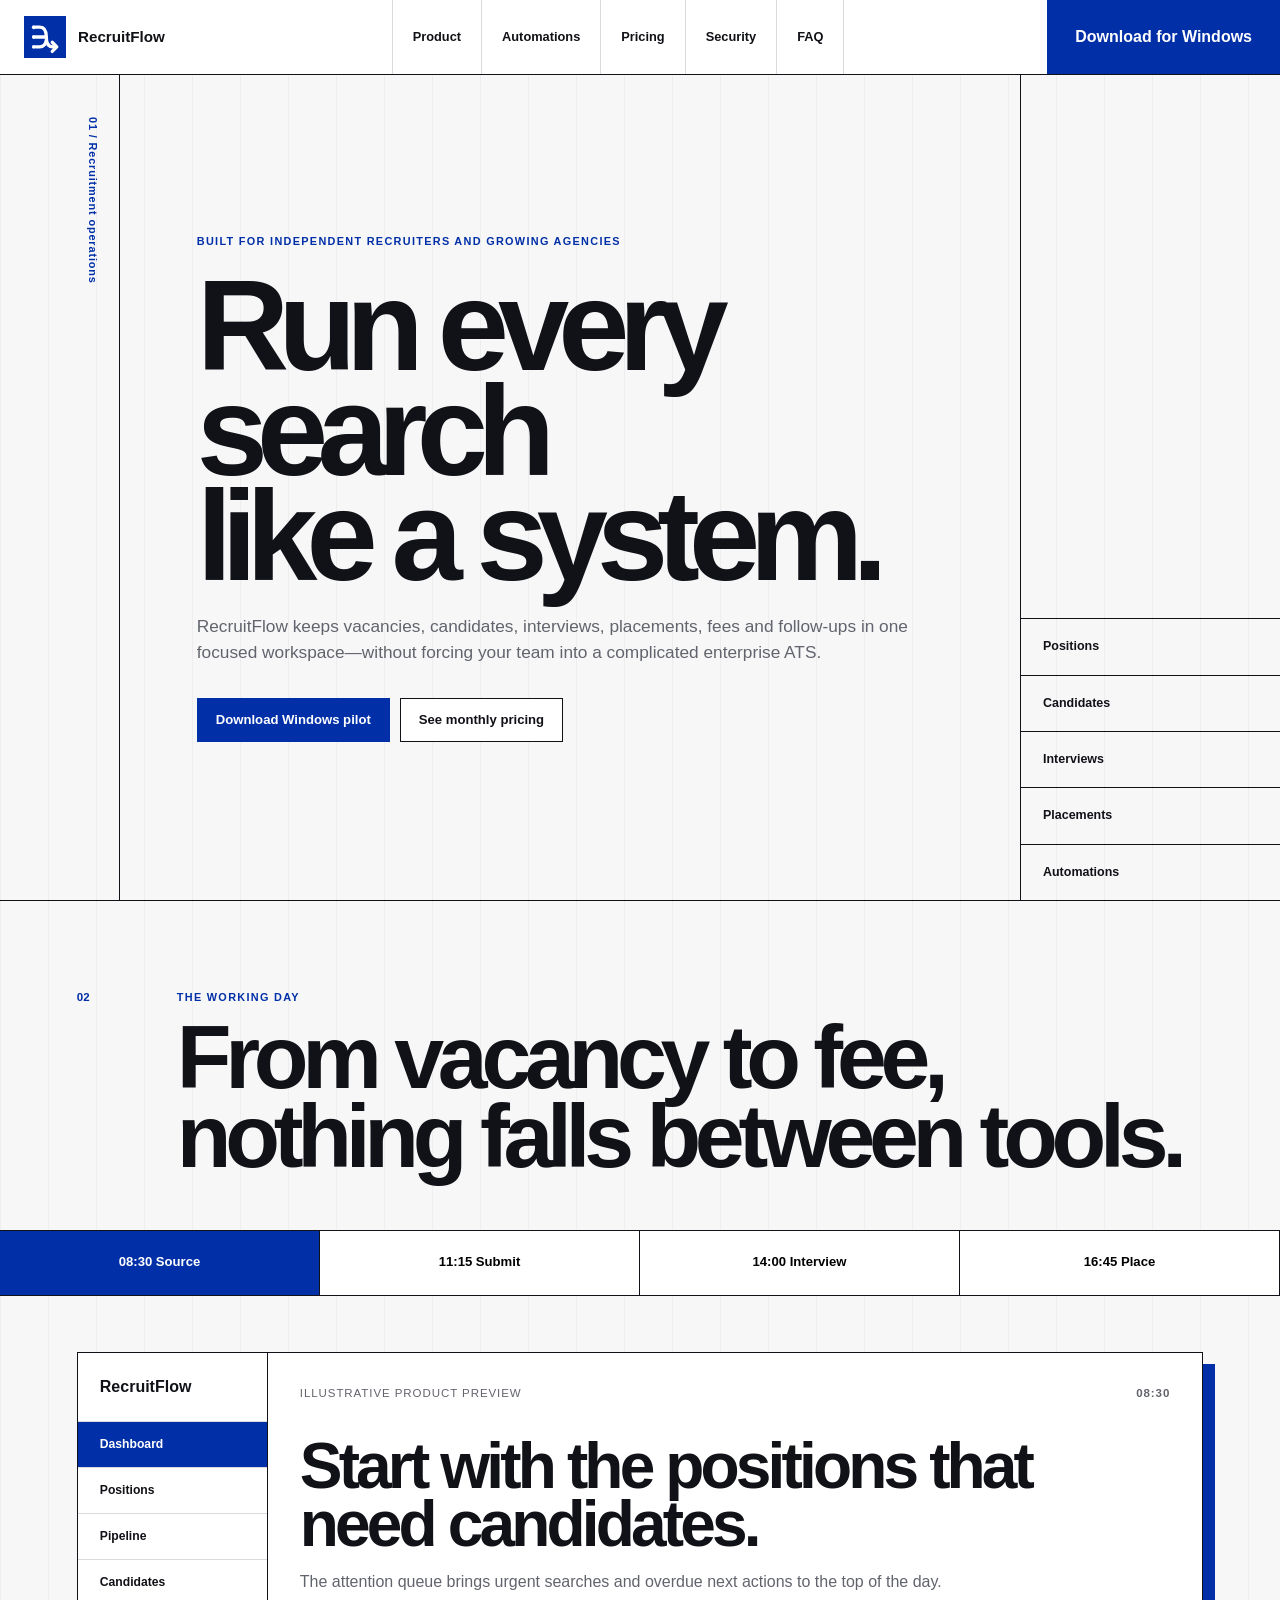
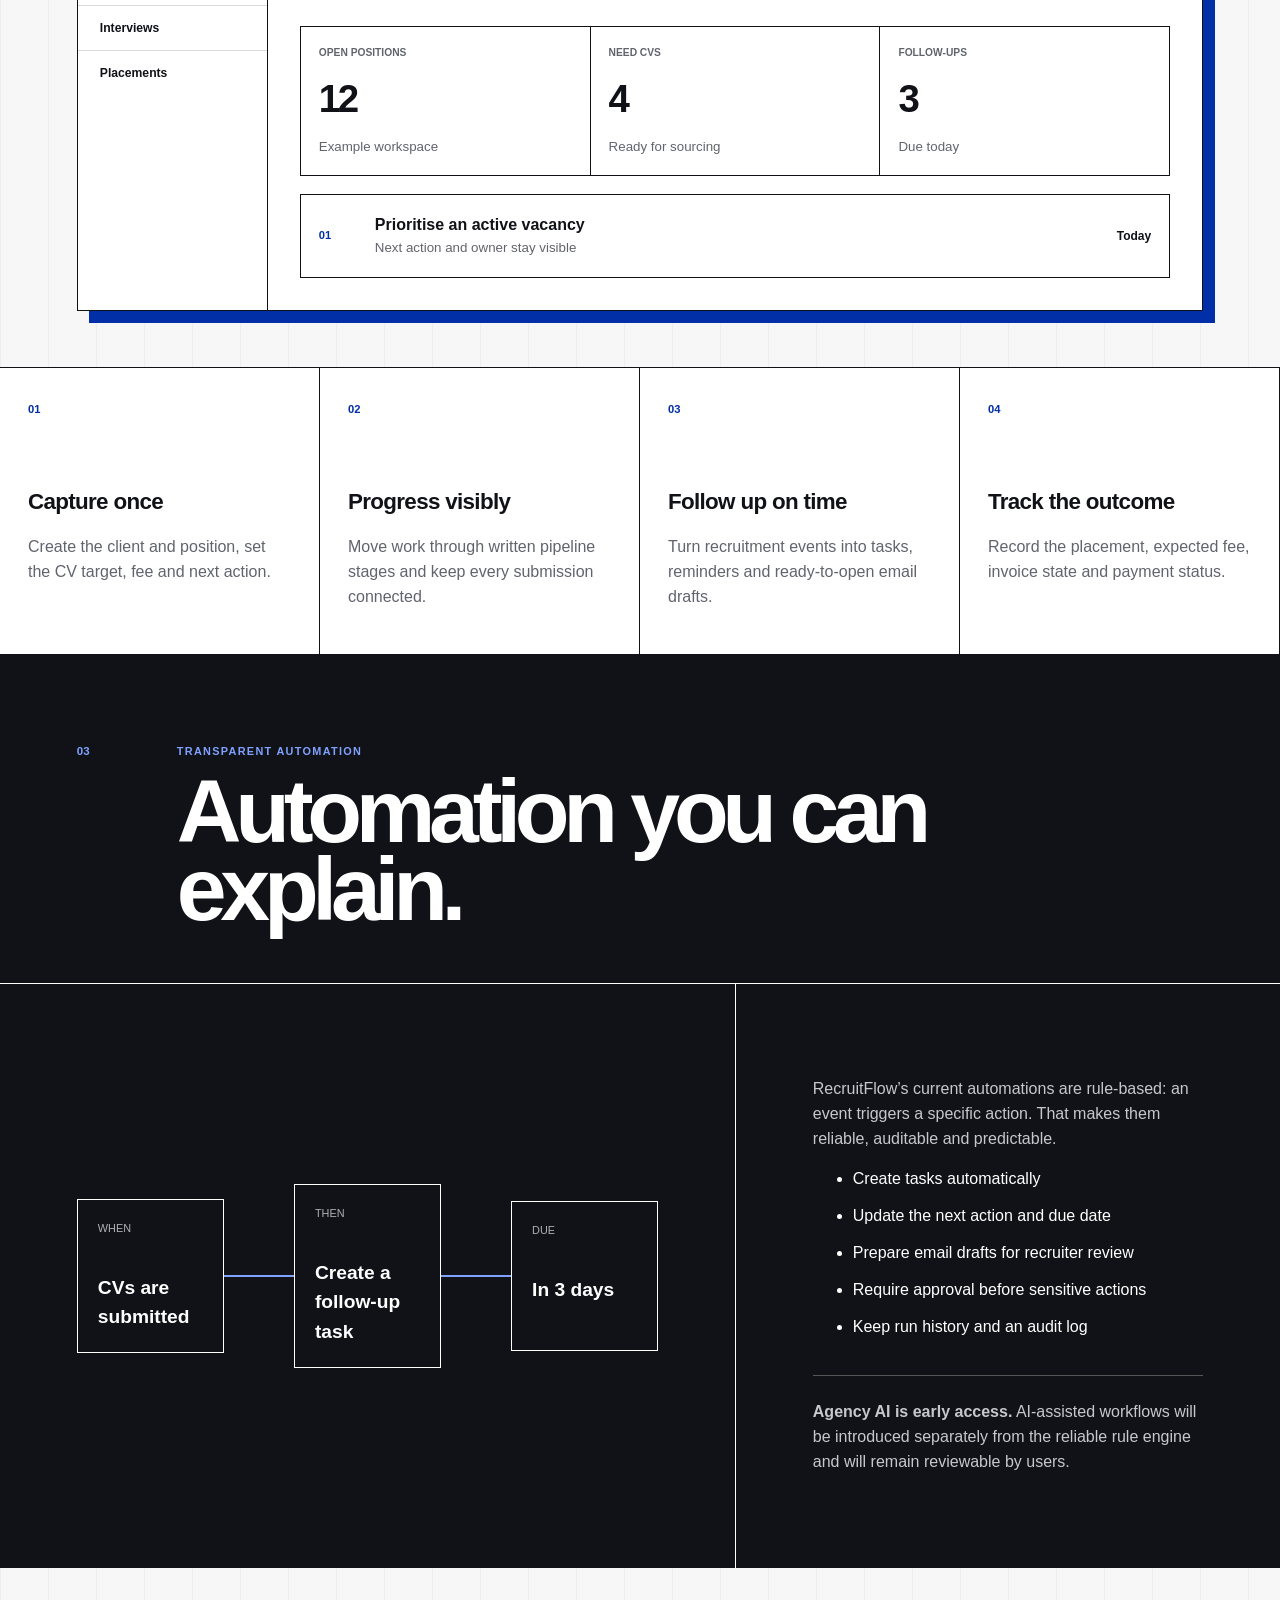
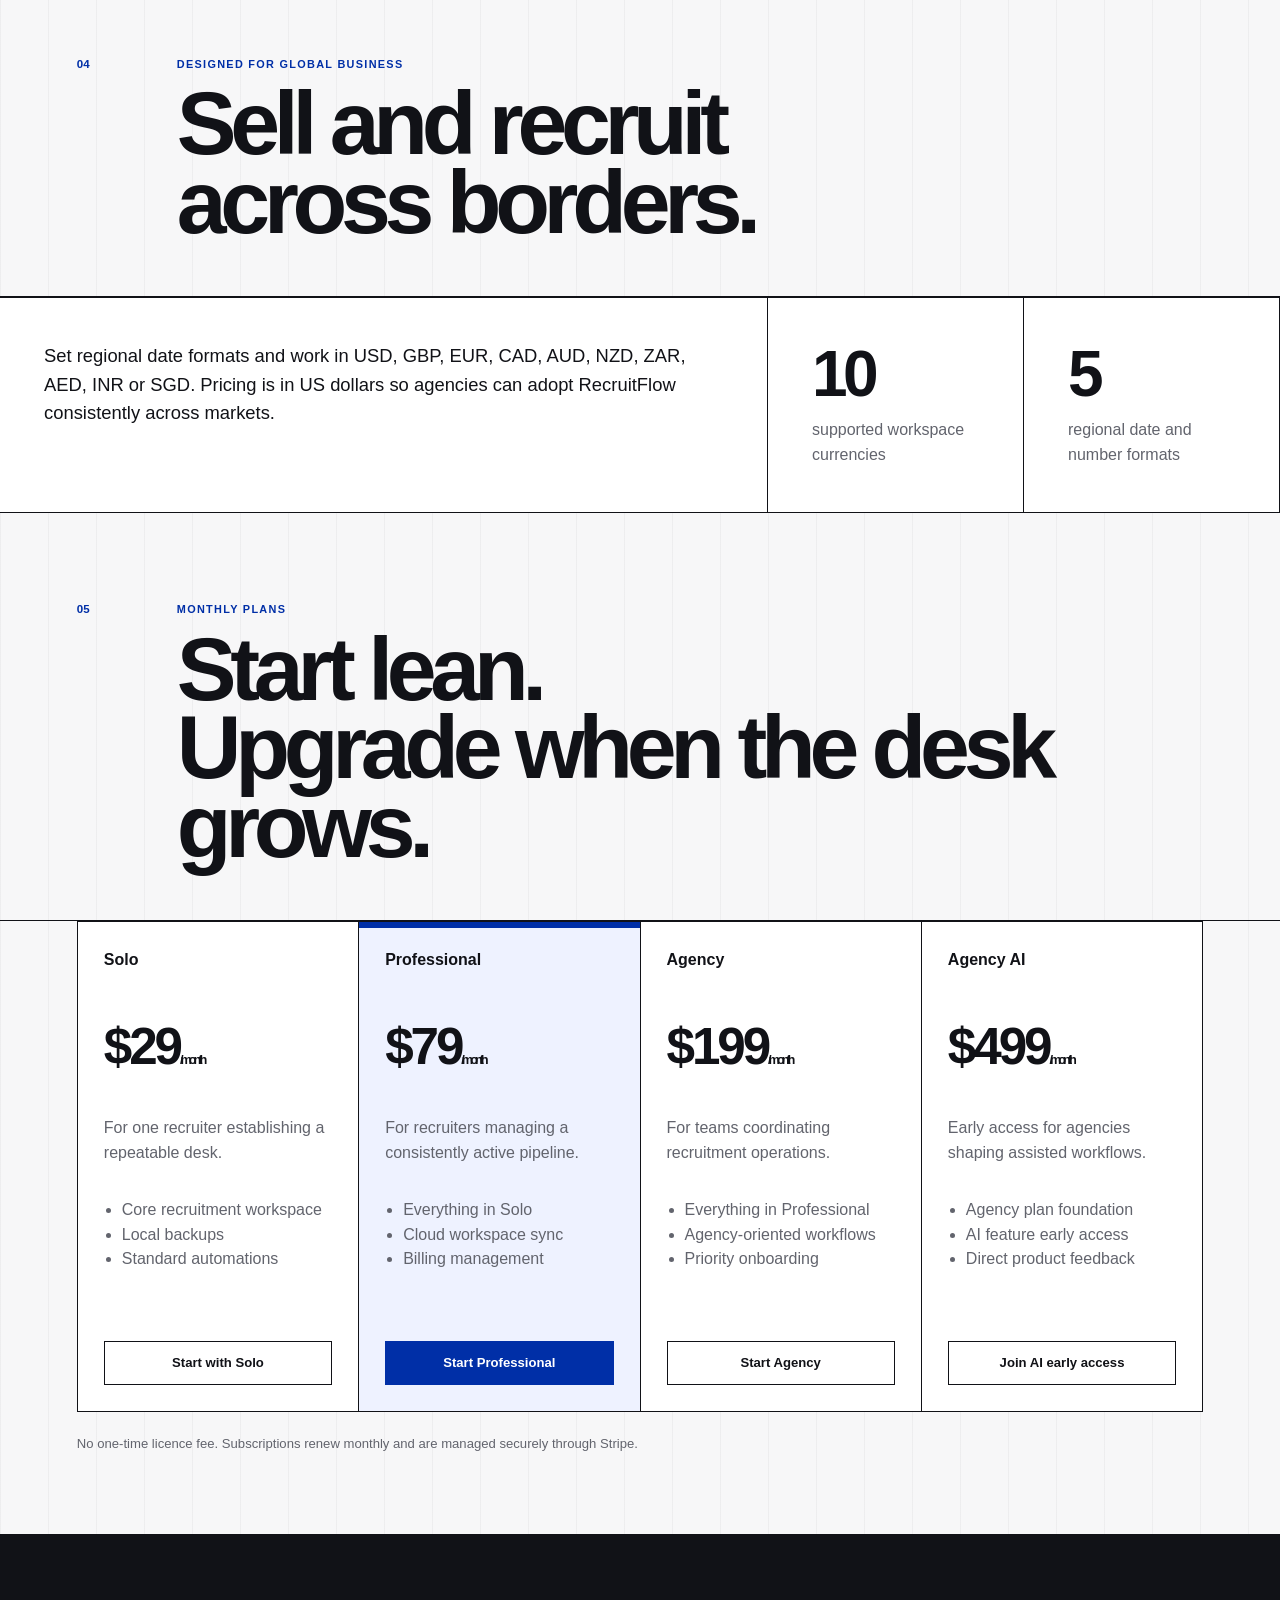
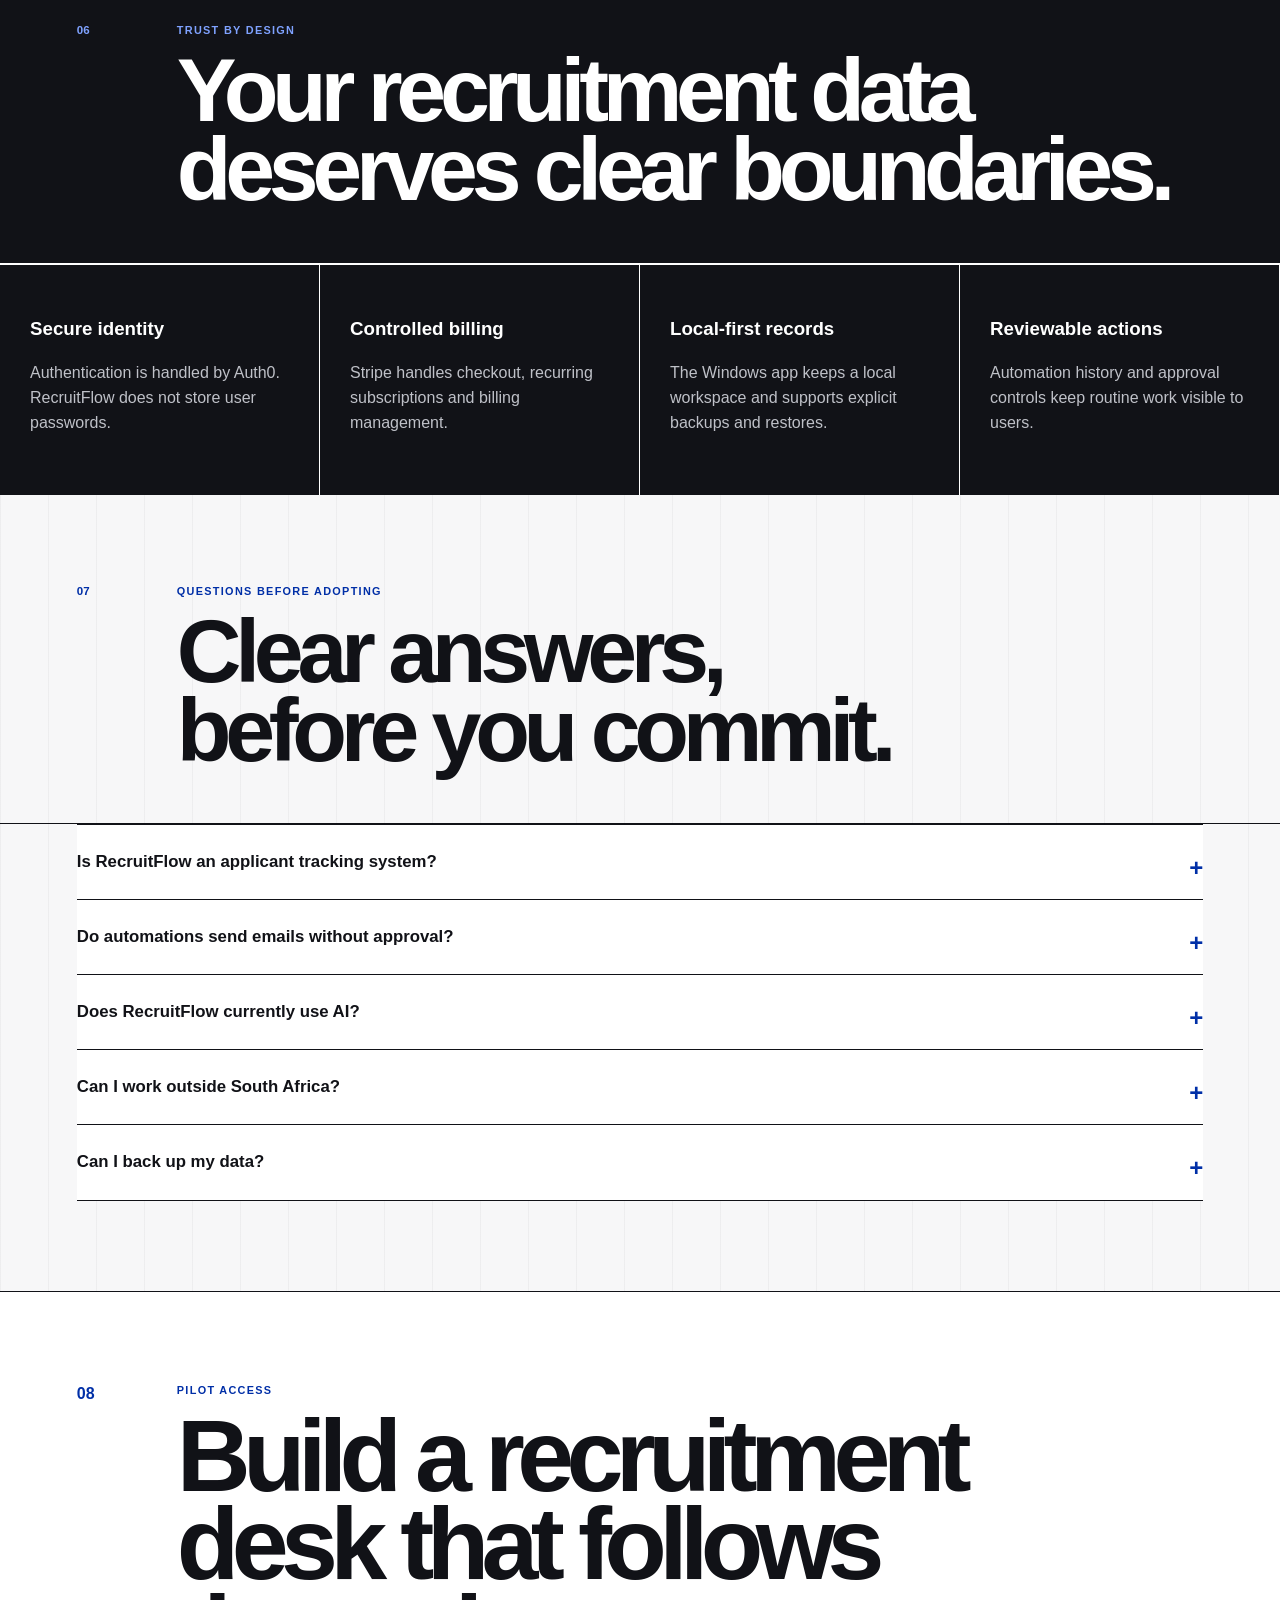
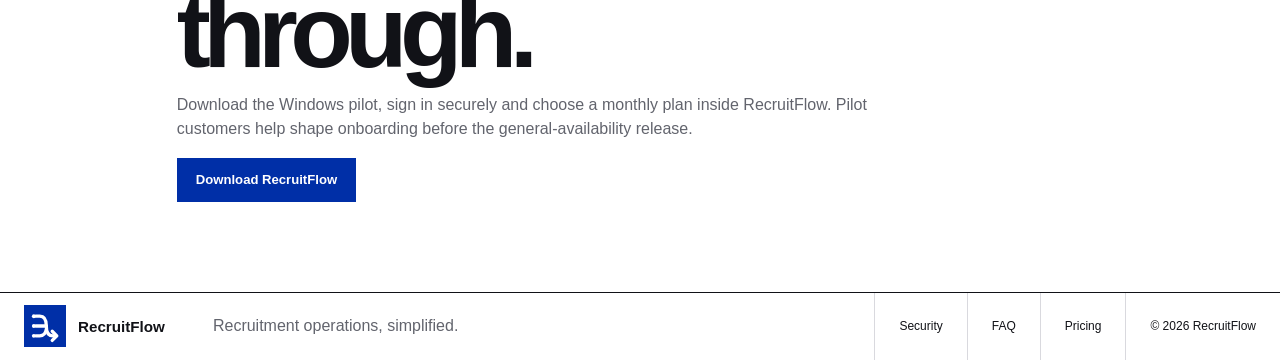
==== index.html @ 05188993 "Launch RecruitFlow pilot website" ====
<!doctype html>
<html lang="en">
<head>
  <meta charset="utf-8">
  <meta name="viewport" content="width=device-width, initial-scale=1">
  <meta name="theme-color" content="#002fa7">
  <meta name="description" content="RecruitFlow keeps positions, candidates, interviews, placements, fees and follow-ups in one recruitment workspace.">
  <title>RecruitFlow — Recruitment operations, in one flow</title>
  <link rel="icon" type="image/svg+xml" href="recruitflow-mark.svg">
  <link rel="apple-touch-icon" href="recruitflow-mark-512.png">
  <style>.brand span{background:transparent}.brand span img{display:block;width:42px;height:42px}</style>
  <link rel="stylesheet" href="styles.css">
</head>
<body>
  <a class="skip-link" href="#main">Skip to content</a>
  <header class="site-header">
    <a class="brand" href="#top" aria-label="RecruitFlow home"><span><img src="recruitflow-mark.svg" alt=""></span><strong>RecruitFlow</strong></a>
    <button class="menu-button" type="button" aria-expanded="false" aria-controls="site-nav">Menu</button>
    <nav id="site-nav" aria-label="Primary navigation">
      <a href="#product">Product</a><a href="#automations">Automations</a><a href="#pricing">Pricing</a><a href="#security">Security</a><a href="#faq">FAQ</a>
    </nav>
    <a class="header-cta" href="RecruitFlow-Setup.exe" download>Download for Windows</a>
  </header>

  <main id="main">
    <section class="hero" id="top">
      <div class="folio">01 / Recruitment operations</div>
      <div class="hero-copy">
        <p class="eyebrow">Built for independent recruiters and growing agencies</p>
        <h1>Run every search<br>like a system.</h1>
        <p class="hero-lede">RecruitFlow keeps vacancies, candidates, interviews, placements, fees and follow-ups in one focused workspace—without forcing your team into a complicated enterprise ATS.</p>
        <div class="hero-actions"><a class="button primary" href="RecruitFlow-Setup.exe" download>Download Windows pilot</a><a class="button" href="#pricing">See monthly pricing</a></div>
      </div>
      <div class="hero-index" aria-label="Core product areas">
        <span>Positions</span><span>Candidates</span><span>Interviews</span><span>Placements</span><span>Automations</span>
      </div>
    </section>

    <section class="product-section" id="product">
      <div class="section-heading"><span>02</span><div><p class="eyebrow">The working day</p><h2>From vacancy to fee,<br>nothing falls between tools.</h2></div></div>
      <div class="day-switcher" role="tablist" aria-label="Recruitment workflow preview">
        <button class="day-tab active" data-demo="source" role="tab" aria-selected="true">08:30 Source</button>
        <button class="day-tab" data-demo="submit" role="tab" aria-selected="false">11:15 Submit</button>
        <button class="day-tab" data-demo="interview" role="tab" aria-selected="false">14:00 Interview</button>
        <button class="day-tab" data-demo="place" role="tab" aria-selected="false">16:45 Place</button>
      </div>
      <div class="product-demo" aria-live="polite">
        <div class="demo-sidebar"><strong>RecruitFlow</strong><span class="active">Dashboard</span><span>Positions</span><span>Pipeline</span><span>Candidates</span><span>Interviews</span><span>Placements</span></div>
        <div class="demo-main">
          <div class="demo-meta"><span>Illustrative product preview</span><strong id="demo-time">08:30</strong></div>
          <h3 id="demo-title">Start with the positions that need candidates.</h3>
          <p id="demo-copy">The attention queue brings urgent searches and overdue next actions to the top of the day.</p>
          <div class="demo-grid" id="demo-grid">
            <div><span>Open positions</span><strong>12</strong><small>Example workspace</small></div>
            <div><span>Need CVs</span><strong>4</strong><small>Ready for sourcing</small></div>
            <div><span>Follow-ups</span><strong>3</strong><small>Due today</small></div>
          </div>
          <div class="demo-queue"><span>01</span><div><strong>Prioritise an active vacancy</strong><small>Next action and owner stay visible</small></div><b>Today</b></div>
        </div>
      </div>
      <div class="workflow-grid">
        <article><span>01</span><h3>Capture once</h3><p>Create the client and position, set the CV target, fee and next action.</p></article>
        <article><span>02</span><h3>Progress visibly</h3><p>Move work through written pipeline stages and keep every submission connected.</p></article>
        <article><span>03</span><h3>Follow up on time</h3><p>Turn recruitment events into tasks, reminders and ready-to-open email drafts.</p></article>
        <article><span>04</span><h3>Track the outcome</h3><p>Record the placement, expected fee, invoice state and payment status.</p></article>
      </div>
    </section>

    <section class="automation-section" id="automations">
      <div class="section-heading inverse"><span>03</span><div><p class="eyebrow">Transparent automation</p><h2>Automation you can explain.</h2></div></div>
      <div class="automation-layout">
        <div class="rule-builder" aria-label="Example automation rule">
          <div><span>When</span><strong>CVs are submitted</strong></div><i></i><div><span>Then</span><strong>Create a follow-up task</strong></div><i></i><div><span>Due</span><strong>In 3 days</strong></div>
        </div>
        <div class="automation-copy">
          <p>RecruitFlow’s current automations are rule-based: an event triggers a specific action. That makes them reliable, auditable and predictable.</p>
          <ul><li>Create tasks automatically</li><li>Update the next action and due date</li><li>Prepare email drafts for recruiter review</li><li>Require approval before sensitive actions</li><li>Keep run history and an audit log</li></ul>
          <p class="roadmap-note"><strong>Agency AI is early access.</strong> AI-assisted workflows will be introduced separately from the reliable rule engine and will remain reviewable by users.</p>
        </div>
      </div>
    </section>

    <section class="global-section">
      <div class="section-heading"><span>04</span><div><p class="eyebrow">Designed for global business</p><h2>Sell and recruit<br>across borders.</h2></div></div>
      <div class="global-grid"><p>Set regional date formats and work in USD, GBP, EUR, CAD, AUD, NZD, ZAR, AED, INR or SGD. Pricing is in US dollars so agencies can adopt RecruitFlow consistently across markets.</p><div><strong>10</strong><span>supported workspace currencies</span></div><div><strong>5</strong><span>regional date and number formats</span></div></div>
    </section>

    <section class="pricing-section" id="pricing">
      <div class="section-heading"><span>05</span><div><p class="eyebrow">Monthly plans</p><h2>Start lean.<br>Upgrade when the desk grows.</h2></div></div>
      <div class="pricing-grid">
        <article><span>Solo</span><strong>$29<small>/month</small></strong><p>For one recruiter establishing a repeatable desk.</p><ul><li>Core recruitment workspace</li><li>Local backups</li><li>Standard automations</li></ul><a class="button" href="RecruitFlow-Setup.exe" download>Start with Solo</a></article>
        <article class="featured"><span>Professional</span><strong>$79<small>/month</small></strong><p>For recruiters managing a consistently active pipeline.</p><ul><li>Everything in Solo</li><li>Cloud workspace sync</li><li>Billing management</li></ul><a class="button primary" href="RecruitFlow-Setup.exe" download>Start Professional</a></article>
        <article><span>Agency</span><strong>$199<small>/month</small></strong><p>For teams coordinating recruitment operations.</p><ul><li>Everything in Professional</li><li>Agency-oriented workflows</li><li>Priority onboarding</li></ul><a class="button" href="RecruitFlow-Setup.exe" download>Start Agency</a></article>
        <article><span>Agency AI</span><strong>$499<small>/month</small></strong><p>Early access for agencies shaping assisted workflows.</p><ul><li>Agency plan foundation</li><li>AI feature early access</li><li>Direct product feedback</li></ul><a class="button" href="RecruitFlow-Setup.exe" download>Join AI early access</a></article>
      </div>
      <p class="pricing-note">No one-time licence fee. Subscriptions renew monthly and are managed securely through Stripe.</p>
    </section>

    <section class="security-section" id="security">
      <div class="section-heading inverse"><span>06</span><div><p class="eyebrow">Trust by design</p><h2>Your recruitment data deserves clear boundaries.</h2></div></div>
      <div class="security-grid"><article><h3>Secure identity</h3><p>Authentication is handled by Auth0. RecruitFlow does not store user passwords.</p></article><article><h3>Controlled billing</h3><p>Stripe handles checkout, recurring subscriptions and billing management.</p></article><article><h3>Local-first records</h3><p>The Windows app keeps a local workspace and supports explicit backups and restores.</p></article><article><h3>Reviewable actions</h3><p>Automation history and approval controls keep routine work visible to users.</p></article></div>
    </section>

    <section class="faq-section" id="faq">
      <div class="section-heading"><span>07</span><div><p class="eyebrow">Questions before adopting</p><h2>Clear answers,<br>before you commit.</h2></div></div>
      <div class="faq-list">
        <details><summary>Is RecruitFlow an applicant tracking system?</summary><p>It is a focused recruitment operations workspace. It covers positions, candidates, submissions, interviews, placements, fees and follow-ups without the complexity of a large enterprise ATS.</p></details>
        <details><summary>Do automations send emails without approval?</summary><p>No. RecruitFlow prepares drafts for review. Rules can also require approval before their configured actions run.</p></details>
        <details><summary>Does RecruitFlow currently use AI?</summary><p>The production automation engine is rule-based. Agency AI is an early-access tier for future assisted workflows; the website does not present unfinished AI capabilities as available today.</p></details>
        <details><summary>Can I work outside South Africa?</summary><p>Yes. The workspace supports multiple currencies and regional formats, and the product is positioned for recruiters and agencies globally.</p></details>
        <details><summary>Can I back up my data?</summary><p>Yes. Manual and automatic backups are built into the Windows app, with restore controls and configurable retention.</p></details>
      </div>
    </section>

    <section class="pilot-section" id="pilot">
      <span>08</span><div><p class="eyebrow">Pilot access</p><h2>Build a recruitment desk that follows through.</h2><p>Download the Windows pilot, sign in securely and choose a monthly plan inside RecruitFlow. Pilot customers help shape onboarding before the general-availability release.</p><a class="button primary" href="RecruitFlow-Setup.exe" download>Download RecruitFlow</a></div>
    </section>
  </main>

  <footer><a class="brand" href="#top"><span><img src="recruitflow-mark.svg" alt=""></span><strong>RecruitFlow</strong></a><p>Recruitment operations, simplified.</p><nav><a href="#security">Security</a><a href="#faq">FAQ</a><a href="#pricing">Pricing</a></nav><small>© 2026 RecruitFlow</small></footer>
  <script src="script.js"></script>
</body>
</html>
---- styles.css ----
:root{--blue:#002fa7;--ink:#111217;--muted:#62646d;--line:#d9d9de;--paper:#fff;--canvas:#f7f7f8;font-family:"Helvetica Neue","Segoe UI Variable",Arial,sans-serif;color:var(--ink);background:var(--canvas);font-synthesis:none}*{box-sizing:border-box}html{scroll-behavior:smooth}body{margin:0;background-color:var(--canvas);background-image:linear-gradient(to right,rgba(17,18,23,.04) 1px,transparent 1px);background-size:48px 100%;line-height:1.55}a{color:inherit;text-decoration:none}button{font:inherit}.skip-link{position:fixed;top:8px;left:8px;z-index:1000;padding:10px 14px;background:var(--blue);color:#fff;transform:translateY(-150%)}.skip-link:focus{transform:none}.site-header{position:sticky;top:0;z-index:100;display:grid;grid-template-columns:auto 1fr auto;align-items:center;min-height:74px;border-bottom:1px solid var(--ink);background:rgba(255,255,255,.96);backdrop-filter:blur(12px)}.brand{display:flex;align-items:center;gap:12px;padding:0 24px}.brand span{display:grid;place-items:center;width:42px;height:42px;background:var(--blue);color:#fff;font-weight:900}.brand strong{font-size:.95rem}.site-header nav{display:flex;justify-content:center;height:74px}.site-header nav a{display:grid;place-items:center;padding:0 20px;border-left:1px solid var(--line);font-size:.8rem;font-weight:700}.site-header nav a:last-child{border-right:1px solid var(--line)}.site-header nav a:hover{color:var(--blue);background:var(--canvas)}.header-cta{align-self:stretch;display:grid;place-items:center;padding:0 28px;background:var(--blue);color:#fff;font-weight:800}.menu-button{display:none}.hero{min-height:calc(100vh - 74px);display:grid;grid-template-columns:120px minmax(0,1fr) 260px;border-bottom:1px solid var(--ink)}.folio{padding:42px 18px;color:var(--blue);border-right:1px solid var(--ink);font-size:.68rem;font-weight:800;letter-spacing:.08em;writing-mode:vertical-rl}.hero-copy{align-self:center;padding:76px 6vw}.eyebrow{margin:0;color:var(--blue);font-size:.68rem;font-weight:900;letter-spacing:.12em;text-transform:uppercase}.hero h1{max-width:1050px;margin:24px 0;font-size:clamp(4.5rem,10vw,10.5rem);line-height:.82;letter-spacing:-.085em}.hero-lede{max-width:720px;color:var(--muted);font-size:1.08rem}.hero-actions{display:flex;gap:10px;flex-wrap:wrap;margin-top:32px}.button{display:inline-flex;align-items:center;justify-content:center;min-height:44px;padding:10px 18px;border:1px solid var(--ink);background:#fff;font-size:.82rem;font-weight:800}.button:hover{background:var(--ink);color:#fff}.button.primary{border-color:var(--blue);background:var(--blue);color:#fff}.button.primary:hover{background:#001f72}.hero-index{display:flex;flex-direction:column;justify-content:flex-end;border-left:1px solid var(--ink)}.hero-index span{padding:18px 22px;border-top:1px solid var(--ink);font-size:.78rem;font-weight:700}.section-heading{display:grid;grid-template-columns:100px minmax(0,1fr);padding:88px 6vw 54px;border-bottom:1px solid var(--ink)}.section-heading>span{color:var(--blue);font-size:.72rem;font-weight:900}.section-heading h2{margin:12px 0 0;font-size:clamp(3.2rem,7vw,7rem);line-height:.88;letter-spacing:-.07em}.day-switcher{display:grid;grid-template-columns:repeat(4,1fr);border-bottom:1px solid var(--ink)}.day-tab{min-height:64px;border:0;border-right:1px solid var(--ink);background:#fff;font-size:.82rem;font-weight:800;cursor:pointer}.day-tab.active{background:var(--blue);color:#fff}.product-demo{margin:56px 6vw;display:grid;grid-template-columns:190px minmax(0,1fr);border:1px solid var(--ink);background:#fff;box-shadow:12px 12px 0 var(--blue)}.demo-sidebar{display:flex;flex-direction:column;border-right:1px solid var(--ink)}.demo-sidebar strong{padding:22px}.demo-sidebar span{padding:13px 22px;border-top:1px solid var(--line);font-size:.76rem;font-weight:700}.demo-sidebar .active{background:var(--blue);color:#fff}.demo-main{padding:32px}.demo-meta{display:flex;justify-content:space-between;color:var(--muted);font-size:.72rem;text-transform:uppercase;letter-spacing:.08em}.demo-main h3{max-width:750px;margin:36px 0 12px;font-size:clamp(2.5rem,5vw,5.5rem);line-height:.9;letter-spacing:-.06em}.demo-main>p{max-width:680px;color:var(--muted)}.demo-grid{display:grid;grid-template-columns:repeat(3,1fr);margin-top:32px;border-top:1px solid var(--ink);border-left:1px solid var(--ink)}.demo-grid>div{padding:18px;border-right:1px solid var(--ink);border-bottom:1px solid var(--ink)}.demo-grid span,.demo-grid strong,.demo-grid small{display:block}.demo-grid span{color:var(--muted);font-size:.64rem;font-weight:800;text-transform:uppercase}.demo-grid strong{margin:8px 0;font-size:2.4rem;letter-spacing:-.06em}.demo-grid small{color:var(--muted)}.demo-queue{display:grid;grid-template-columns:42px 1fr auto;align-items:center;gap:14px;margin-top:18px;padding:18px;border:1px solid var(--ink)}.demo-queue>span{color:var(--blue);font-size:.7rem;font-weight:900}.demo-queue strong,.demo-queue small{display:block}.demo-queue small{color:var(--muted)}.demo-queue b{font-size:.75rem}.workflow-grid{display:grid;grid-template-columns:repeat(4,1fr);border-top:1px solid var(--ink);border-bottom:1px solid var(--ink)}.workflow-grid article{min-height:260px;padding:28px;border-right:1px solid var(--ink);background:#fff}.workflow-grid article>span{color:var(--blue);font-size:.7rem;font-weight:900}.workflow-grid h3{margin:64px 0 10px;font-size:1.4rem;letter-spacing:-.03em}.workflow-grid p{color:var(--muted)}.automation-section,.security-section{background:var(--ink);color:#fff}.section-heading.inverse{border-color:#fff}.section-heading.inverse .eyebrow,.section-heading.inverse>span{color:#7fa2ff}.automation-layout{display:grid;grid-template-columns:1.15fr .85fr}.rule-builder{display:grid;grid-template-columns:1fr 70px 1fr 70px 1fr;align-items:center;padding:6vw;border-right:1px solid #fff}.rule-builder div{min-height:150px;padding:20px;border:1px solid #fff}.rule-builder span,.rule-builder strong{display:block}.rule-builder span{color:#aeb0b6;font-size:.68rem;text-transform:uppercase}.rule-builder strong{margin-top:36px;font-size:1.2rem}.rule-builder i{border-top:2px solid #7fa2ff}.automation-copy{padding:6vw}.automation-copy>p{color:#c7c8cd}.automation-copy li{margin:12px 0}.roadmap-note{margin-top:36px;padding-top:24px;border-top:1px solid #555}.global-grid{display:grid;grid-template-columns:1.5fr .5fr .5fr;border-top:1px solid var(--ink);border-bottom:1px solid var(--ink)}.global-grid>*{margin:0;padding:44px;border-right:1px solid var(--ink);background:#fff}.global-grid>p{font-size:1.15rem}.global-grid strong,.global-grid span{display:block}.global-grid strong{font-size:4rem;line-height:1;letter-spacing:-.07em}.global-grid span{margin-top:12px;color:var(--muted)}.pricing-grid{display:grid;grid-template-columns:repeat(4,1fr);margin:0 6vw;border-top:1px solid var(--ink);border-left:1px solid var(--ink)}.pricing-grid article{display:flex;flex-direction:column;min-height:490px;padding:26px;border-right:1px solid var(--ink);border-bottom:1px solid var(--ink);background:#fff}.pricing-grid article>span{font-weight:800}.pricing-grid article>strong{margin:34px 0 14px;font-size:3.2rem;letter-spacing:-.06em}.pricing-grid small{font-size:.8rem}.pricing-grid p,.pricing-grid li{color:var(--muted)}.pricing-grid ul{padding-left:18px}.pricing-grid .button{margin-top:auto}.pricing-grid .featured{background:#eef2ff;box-shadow:inset 0 6px 0 var(--blue)}.pricing-note{margin:22px 6vw 80px;color:var(--muted);font-size:.82rem}.security-grid{display:grid;grid-template-columns:repeat(4,1fr);border-top:1px solid #fff}.security-grid article{min-height:230px;padding:30px;border-right:1px solid #fff}.security-grid p{color:#bfc1c8}.faq-list{margin:0 6vw 90px;border-top:1px solid var(--ink)}details{border-bottom:1px solid var(--ink);background:#fff}summary{padding:24px 0;font-size:1.05rem;font-weight:800;cursor:pointer;list-style:none}summary::after{content:"+";float:right;color:var(--blue);font-size:1.5rem}details[open] summary::after{content:"−"}details p{max-width:760px;margin:0;padding:0 0 24px;color:var(--muted)}.pilot-section{display:grid;grid-template-columns:100px minmax(0,1fr);padding:90px 6vw;border-top:1px solid var(--ink);background:#fff}.pilot-section>span{color:var(--blue);font-weight:900}.pilot-section h2{max-width:950px;margin:14px 0;font-size:clamp(3.4rem,8vw,8rem);line-height:.86;letter-spacing:-.075em}.pilot-section p:not(.eyebrow){max-width:720px;color:var(--muted)}footer{display:grid;grid-template-columns:auto 1fr auto auto;align-items:center;border-top:1px solid var(--ink);background:#fff}footer p{padding:0 24px;color:var(--muted)}footer nav{display:flex}footer nav a,footer small{padding:24px;border-left:1px solid var(--line);font-size:.75rem}section>*{opacity:0;transform:translateY(14px);transition:opacity .5s ease,transform .5s ease}section>*.revealed,section.revealed>*{opacity:1;transform:none}.hero>*{opacity:1;transform:none}@media (prefers-reduced-motion:reduce){*{scroll-behavior:auto!important;transition:none!important}.revealed{transform:none!important}}@media(max-width:1050px){.site-header{grid-template-columns:auto 1fr auto}.site-header nav{display:none;position:absolute;top:74px;left:0;right:0;height:auto;flex-direction:column;background:#fff;border-bottom:1px solid var(--ink)}.site-header nav.open{display:flex}.site-header nav a{min-height:52px;border-top:1px solid var(--line)}.menu-button{display:block;justify-self:end;margin-right:12px;border:1px solid var(--ink);background:#fff;padding:8px 12px}.header-cta{display:none}.hero{grid-template-columns:70px minmax(0,1fr)}.hero-index{display:none}.workflow-grid,.pricing-grid,.security-grid{grid-template-columns:1fr 1fr}.automation-layout{grid-template-columns:1fr}.rule-builder{border-right:0;border-bottom:1px solid #fff}.global-grid{grid-template-columns:1fr 1fr}.global-grid>p{grid-column:1/-1}.pricing-grid{margin-inline:24px}}@media(max-width:700px){.site-header{min-height:64px}.brand{padding-left:14px}.brand span{width:36px;height:36px}.hero{display:block;min-height:auto}.folio{writing-mode:initial;border-right:0;border-bottom:1px solid var(--ink);padding:16px}.hero-copy{padding:56px 20px}.hero h1{font-size:clamp(4rem,20vw,6.4rem)}.section-heading{grid-template-columns:42px 1fr;padding:66px 20px 36px}.section-heading h2{font-size:3.4rem}.day-switcher{grid-template-columns:1fr 1fr}.product-demo{grid-template-columns:1fr;margin:30px 16px;box-shadow:7px 7px 0 var(--blue)}.demo-sidebar{display:none}.demo-main{padding:22px}.demo-grid{grid-template-columns:1fr}.demo-queue{grid-template-columns:32px 1fr}.demo-queue b{grid-column:2}.workflow-grid,.pricing-grid,.security-grid{grid-template-columns:1fr}.workflow-grid article{min-height:210px}.rule-builder{grid-template-columns:1fr;gap:0;padding:36px 20px}.rule-builder i{height:32px;border-top:0;border-left:2px solid #7fa2ff;margin-left:20px}.global-grid{grid-template-columns:1fr}.global-grid>*{padding:30px;border-bottom:1px solid var(--ink)}.pricing-grid{margin-inline:16px}.pricing-grid article{min-height:430px}.faq-list{margin-inline:20px}.pilot-section{grid-template-columns:42px 1fr;padding:70px 20px}footer{grid-template-columns:1fr}footer>*{border-bottom:1px solid var(--line)}footer nav{flex-wrap:wrap}footer nav a,footer small{border-left:0}.menu-button{margin-right:14px}}
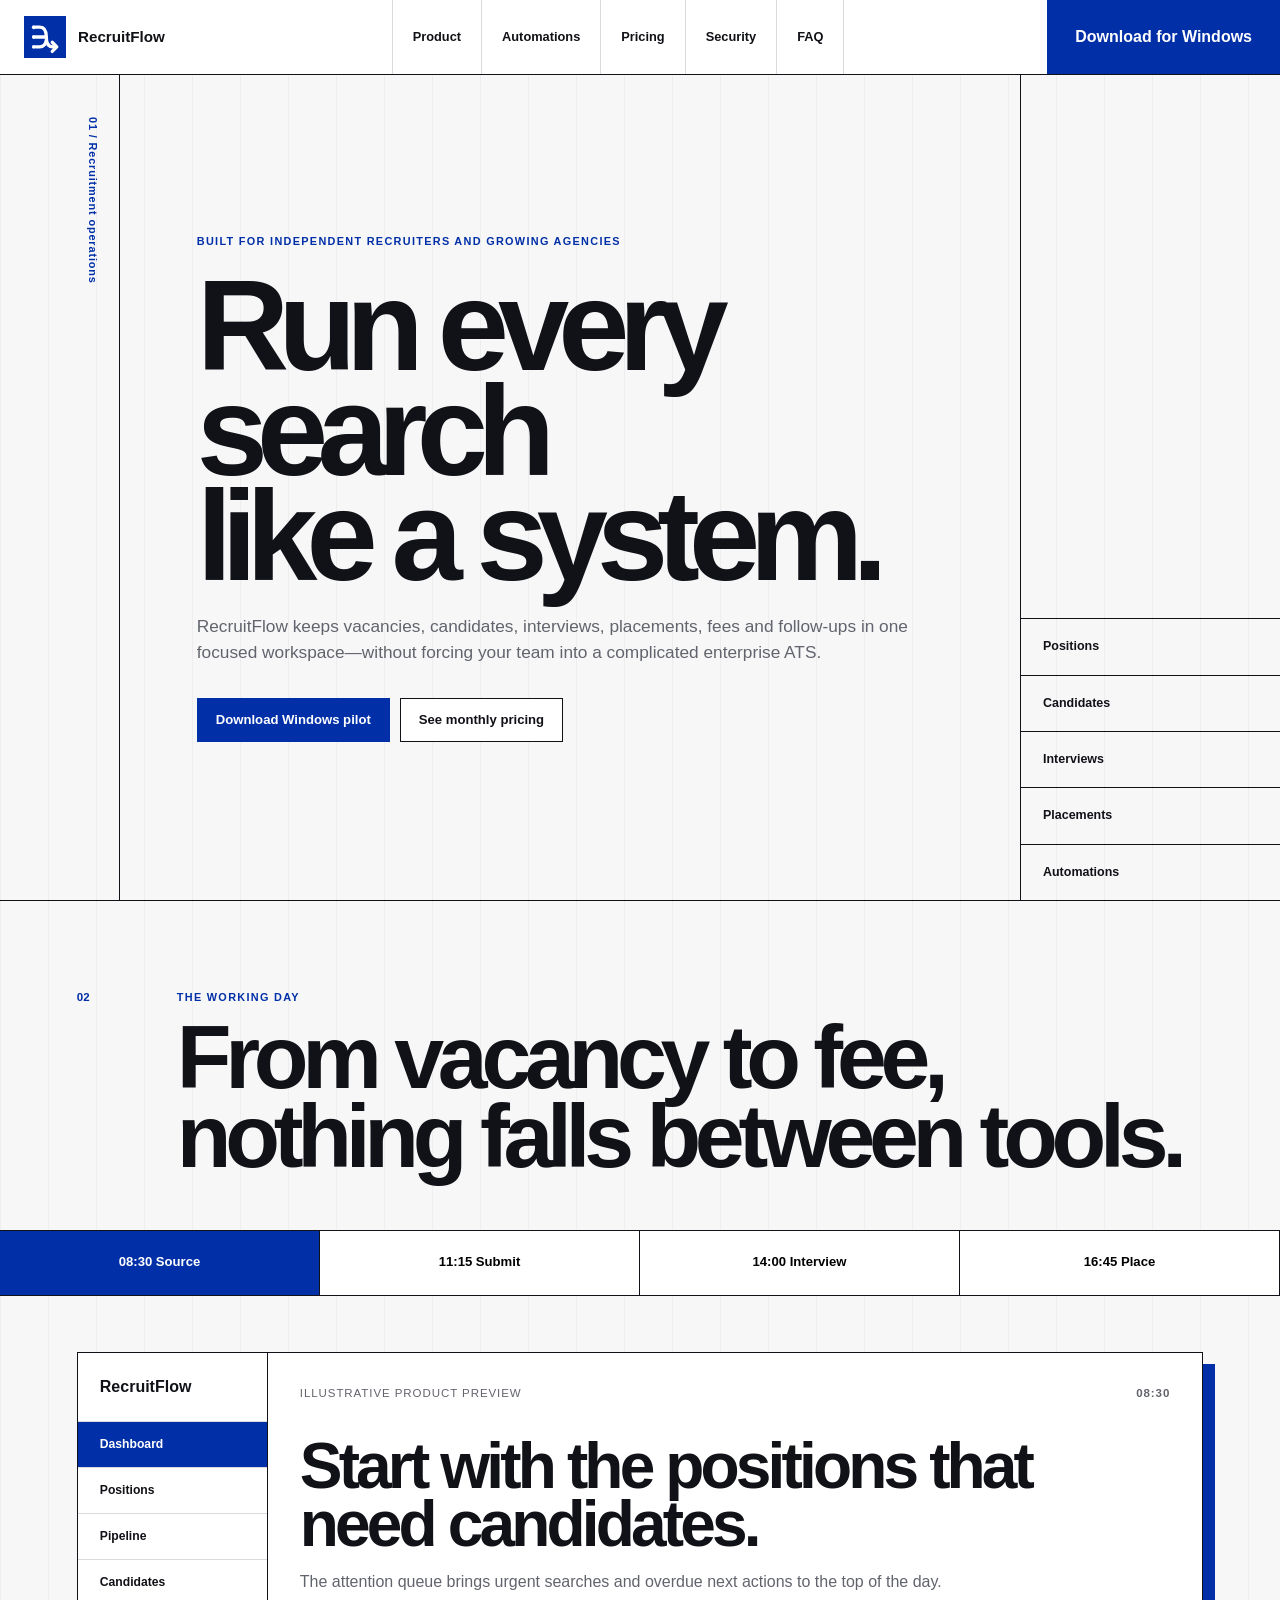
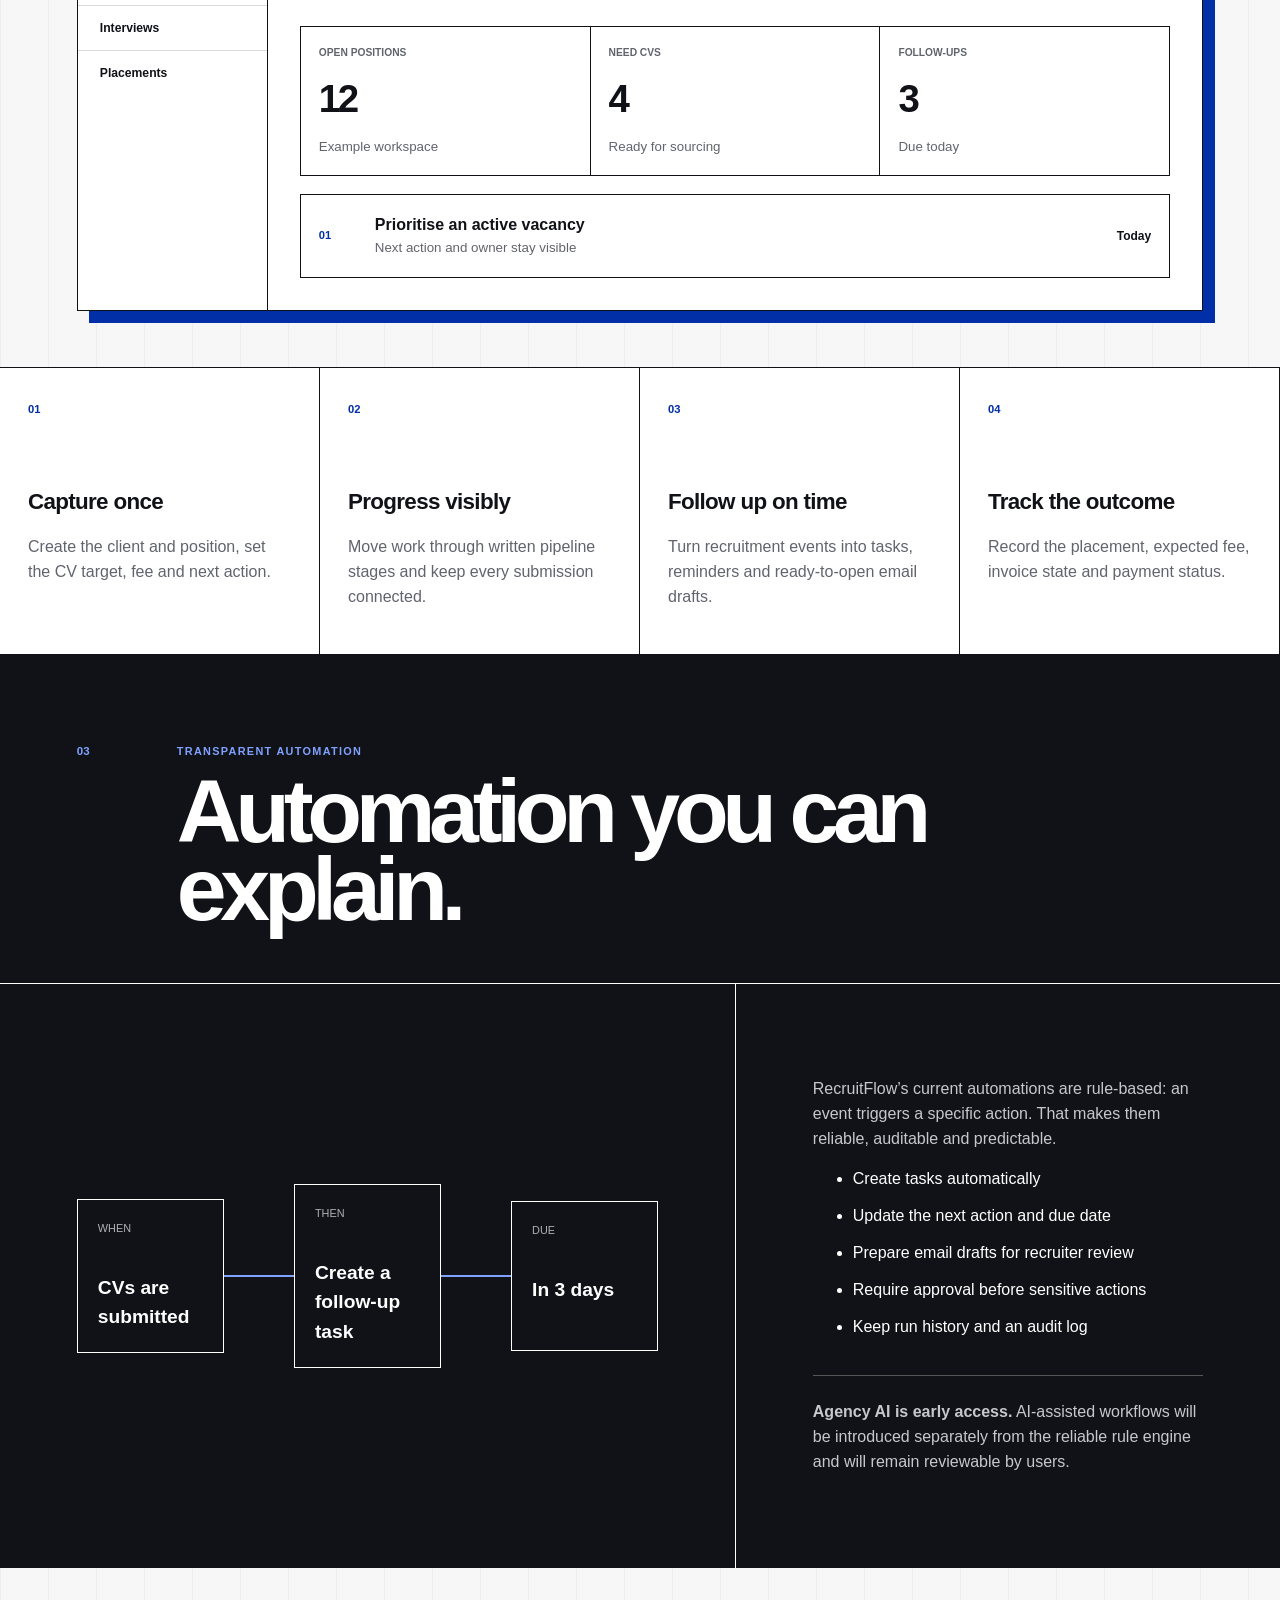
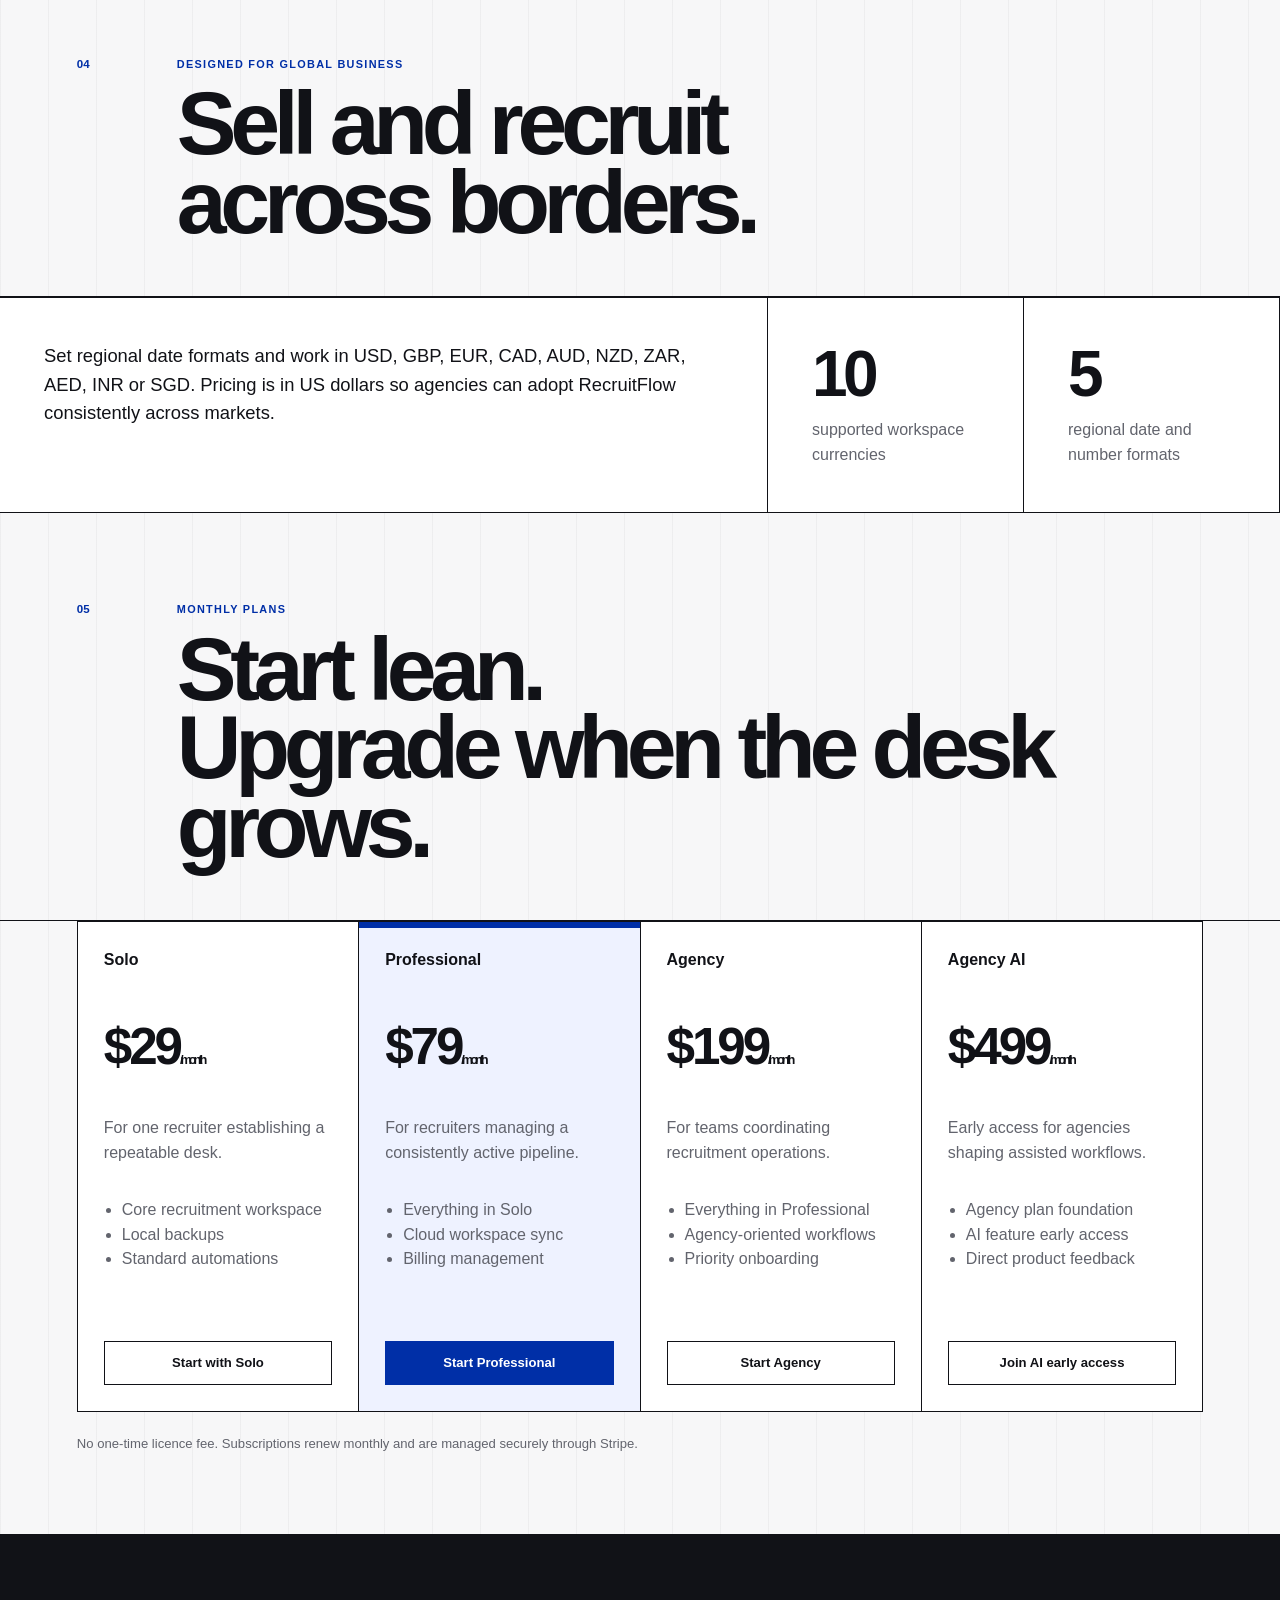
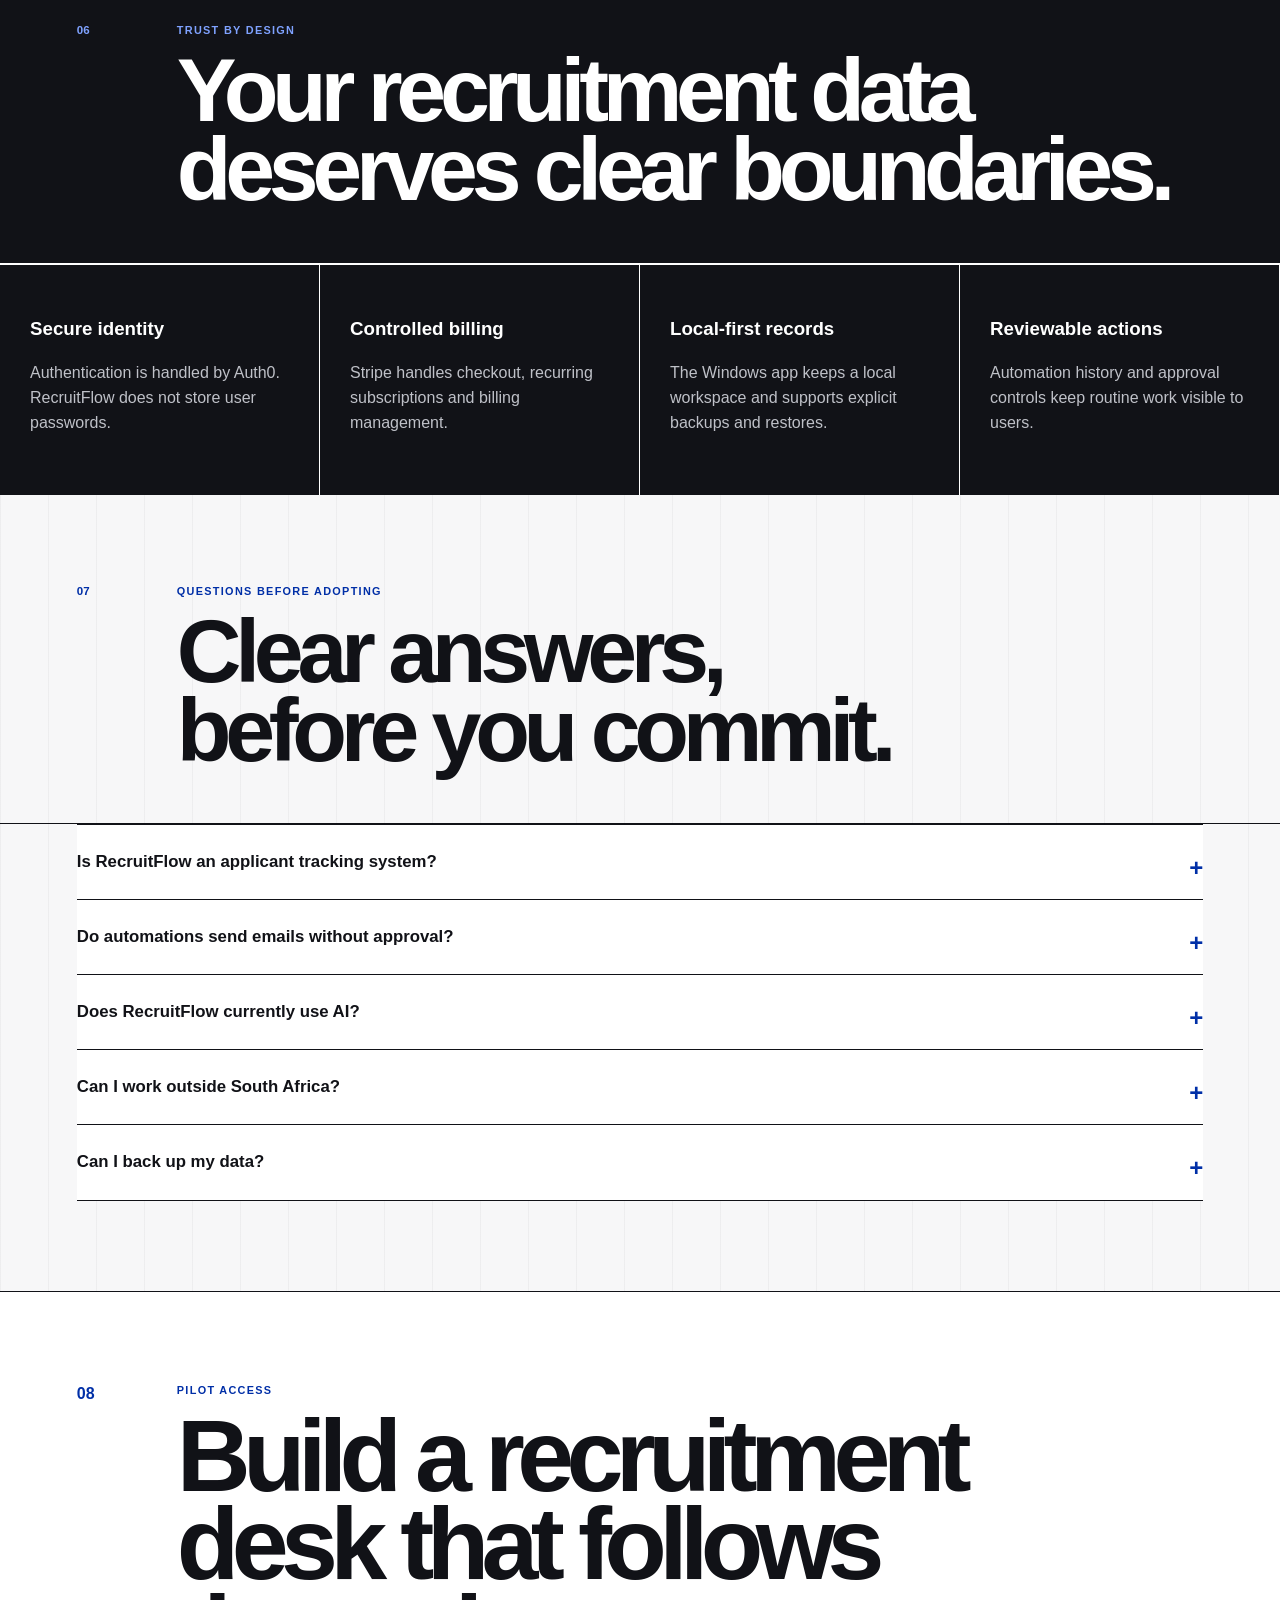
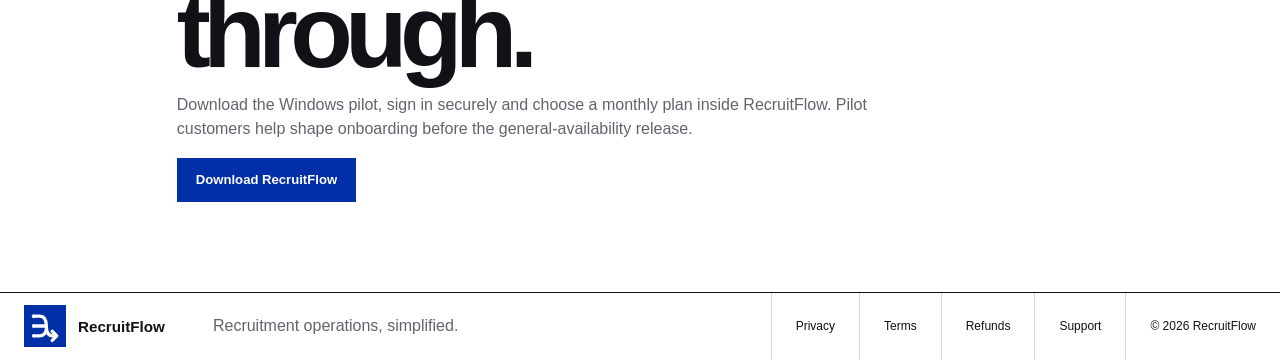
==== commit 2a5a6d45: "Add customer legal and support pages" ====
--- a/index.html
+++ b/index.html
@@ -117,7 +117,7 @@
     </section>
   </main>
 
-  <footer><a class="brand" href="#top"><span><img src="recruitflow-mark.svg" alt=""></span><strong>RecruitFlow</strong></a><p>Recruitment operations, simplified.</p><nav><a href="#security">Security</a><a href="#faq">FAQ</a><a href="#pricing">Pricing</a></nav><small>© 2026 RecruitFlow</small></footer>
+  <footer><a class="brand" href="#top"><span><img src="recruitflow-mark.svg" alt=""></span><strong>RecruitFlow</strong></a><p>Recruitment operations, simplified.</p><nav><a href="privacy.html">Privacy</a><a href="terms.html">Terms</a><a href="refunds.html">Refunds</a><a href="support.html">Support</a></nav><small>© 2026 RecruitFlow</small></footer>
   <script src="script.js"></script>
 </body>
 </html>
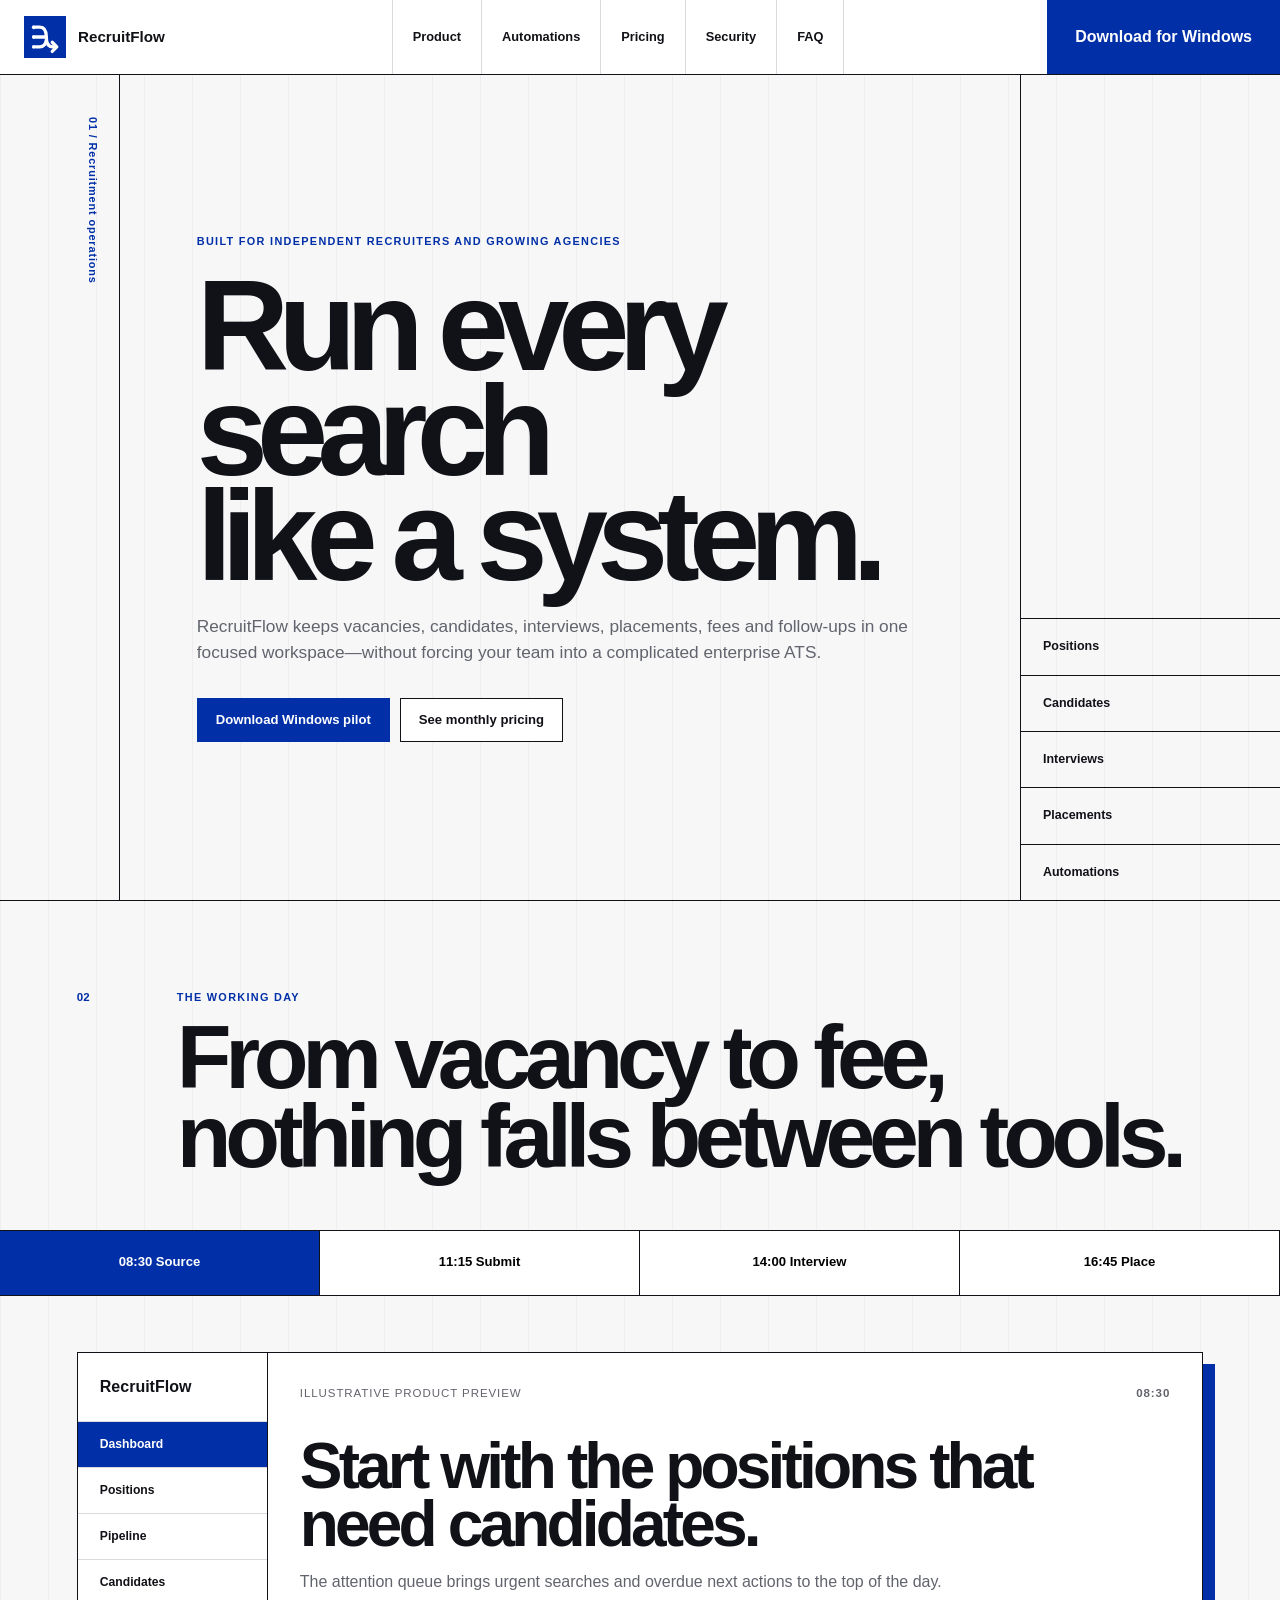
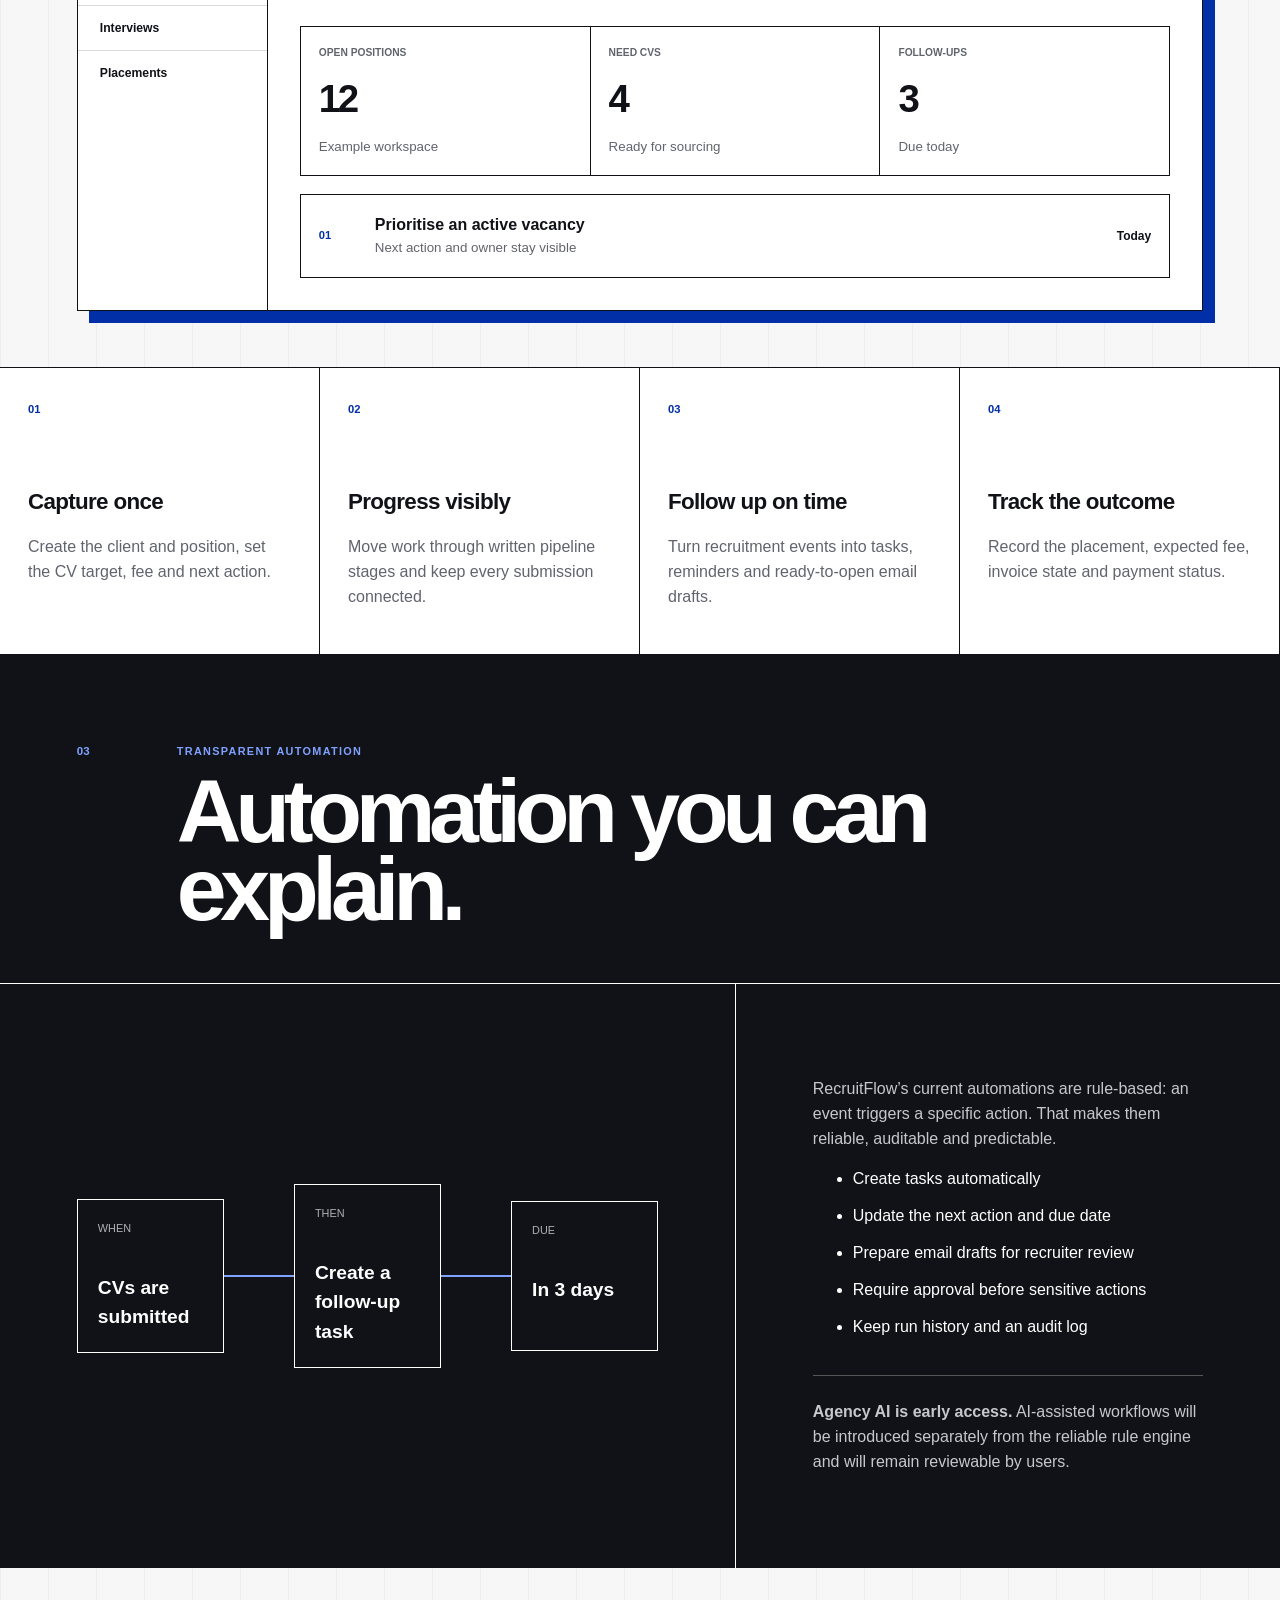
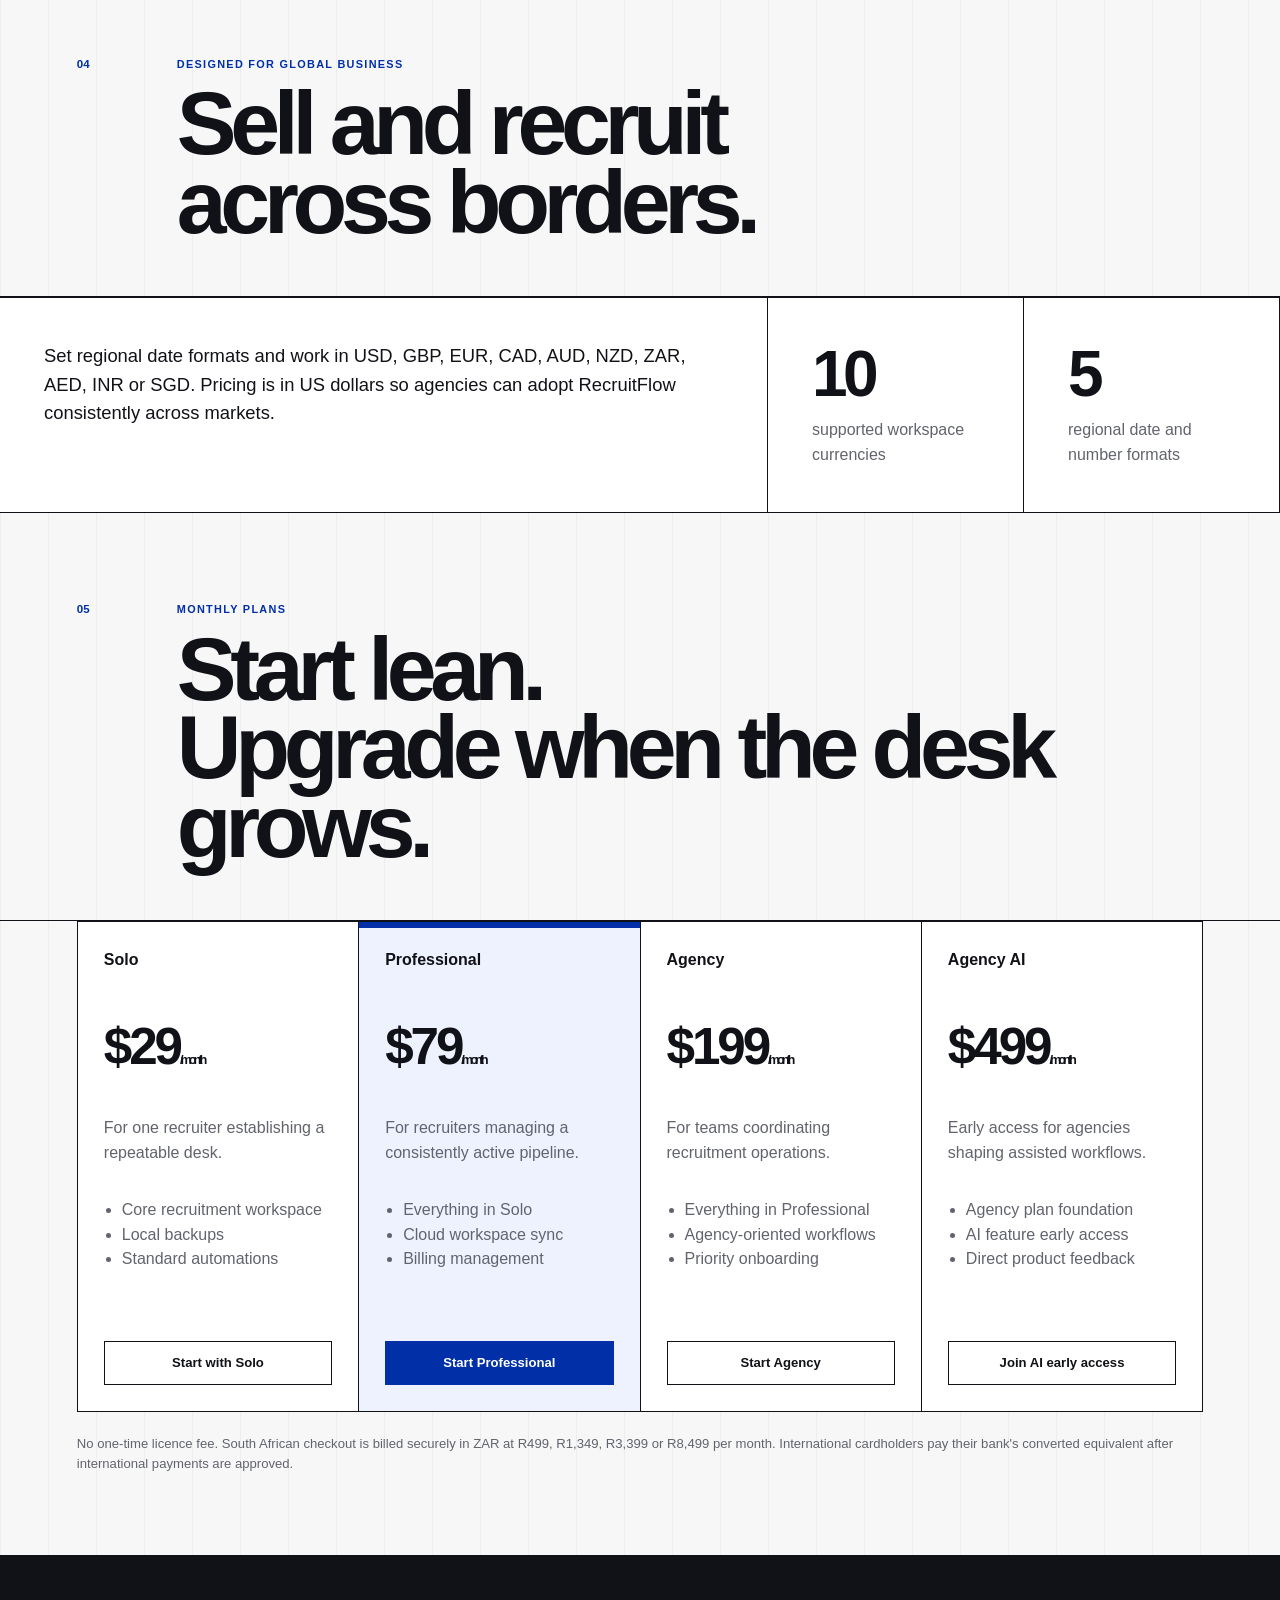
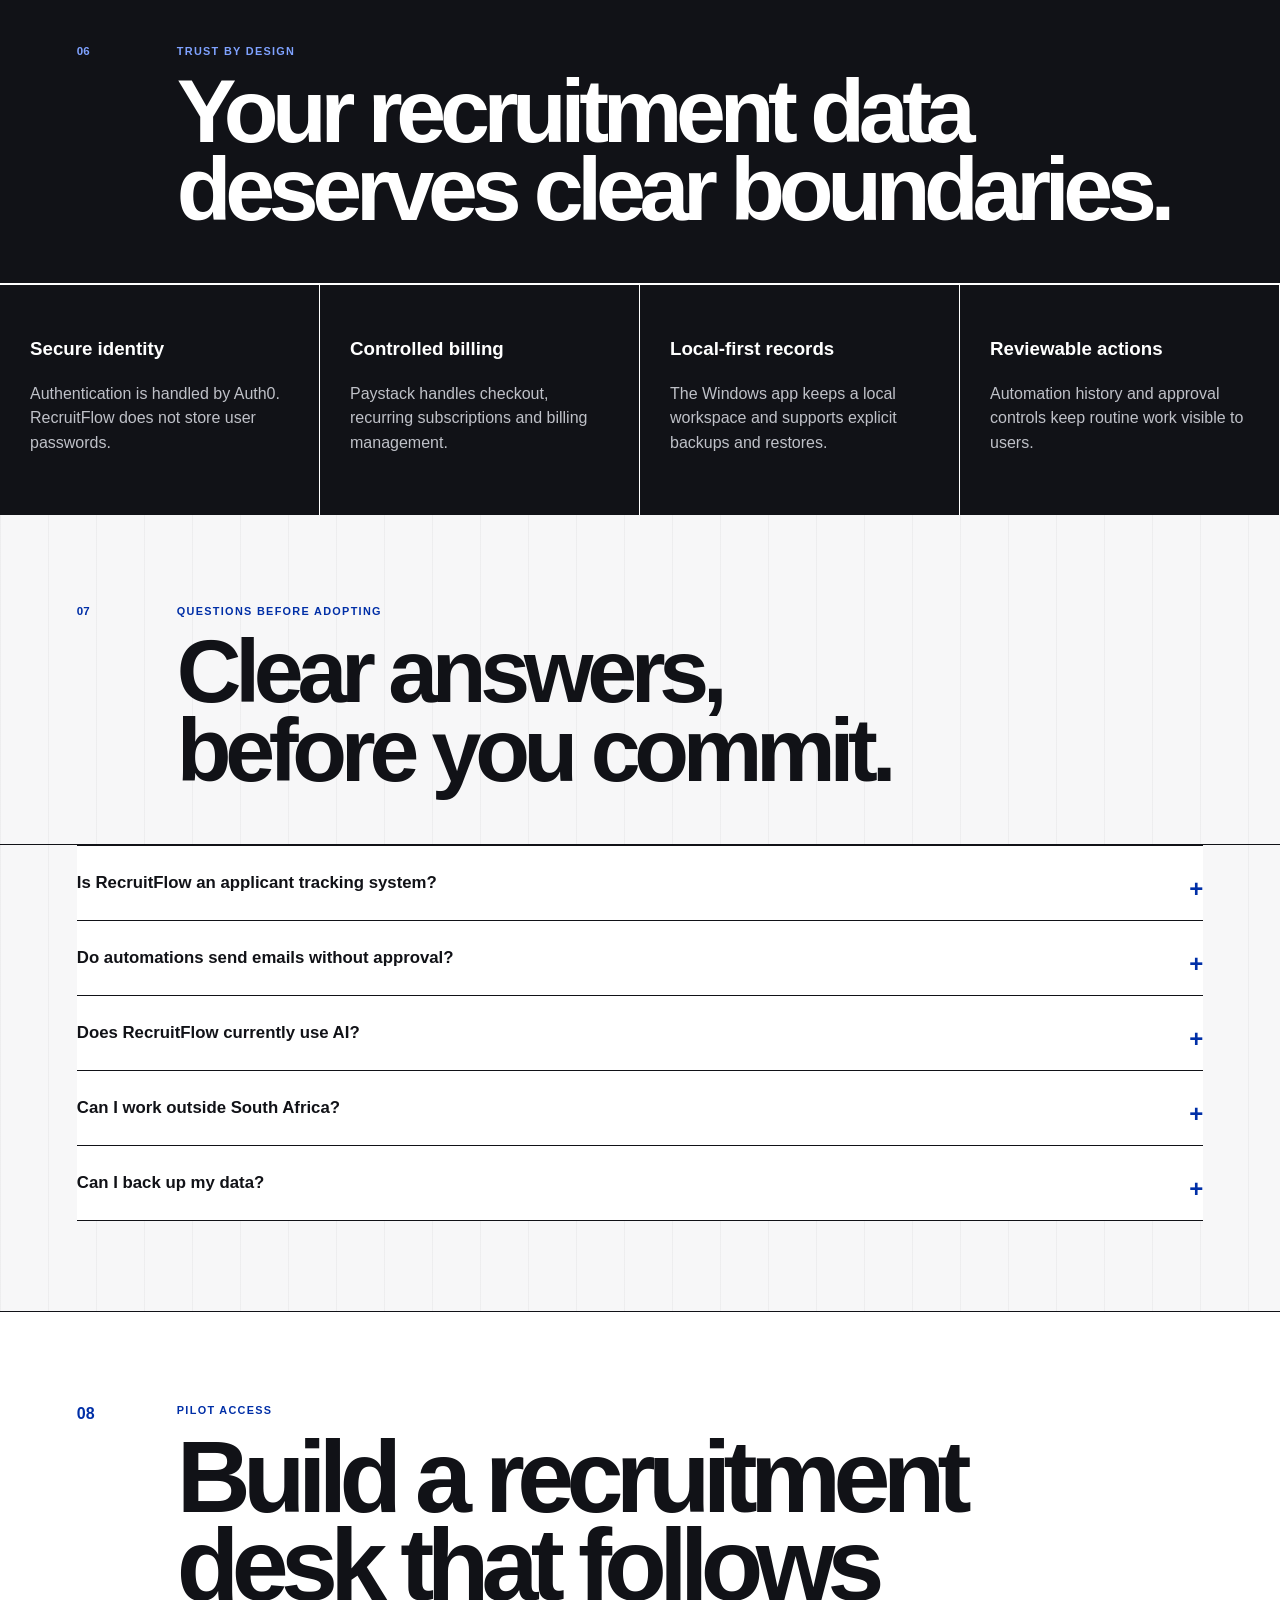
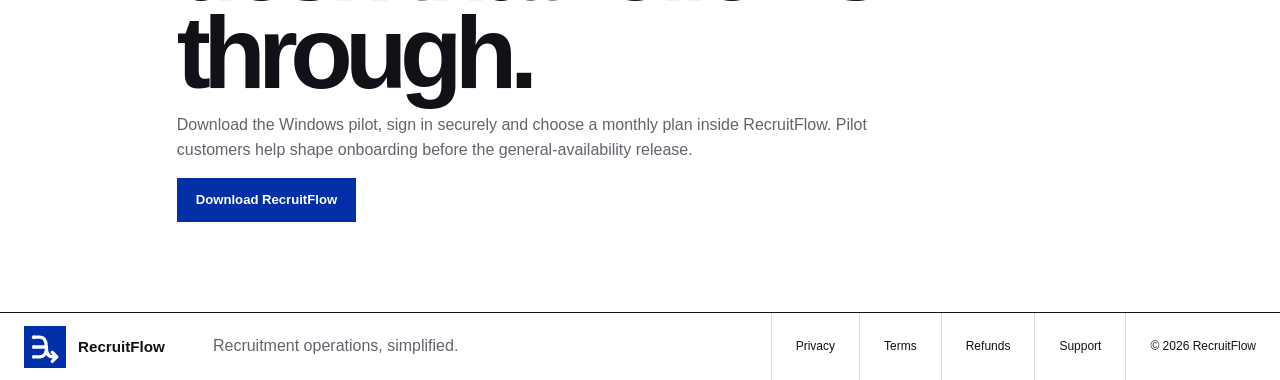
==== commit 35d2f3c0: "Update billing pages for Paystack" ====
--- a/index.html
+++ b/index.html
@@ -93,12 +93,12 @@
         <article><span>Agency</span><strong>$199<small>/month</small></strong><p>For teams coordinating recruitment operations.</p><ul><li>Everything in Professional</li><li>Agency-oriented workflows</li><li>Priority onboarding</li></ul><a class="button" href="RecruitFlow-Setup.exe" download>Start Agency</a></article>
         <article><span>Agency AI</span><strong>$499<small>/month</small></strong><p>Early access for agencies shaping assisted workflows.</p><ul><li>Agency plan foundation</li><li>AI feature early access</li><li>Direct product feedback</li></ul><a class="button" href="RecruitFlow-Setup.exe" download>Join AI early access</a></article>
       </div>
-      <p class="pricing-note">No one-time licence fee. Subscriptions renew monthly and are managed securely through Stripe.</p>
+      <p class="pricing-note">No one-time licence fee. South African checkout is billed securely in ZAR at R499, R1,349, R3,399 or R8,499 per month. International cardholders pay their bank's converted equivalent after international payments are approved.</p>
     </section>
 
     <section class="security-section" id="security">
       <div class="section-heading inverse"><span>06</span><div><p class="eyebrow">Trust by design</p><h2>Your recruitment data deserves clear boundaries.</h2></div></div>
-      <div class="security-grid"><article><h3>Secure identity</h3><p>Authentication is handled by Auth0. RecruitFlow does not store user passwords.</p></article><article><h3>Controlled billing</h3><p>Stripe handles checkout, recurring subscriptions and billing management.</p></article><article><h3>Local-first records</h3><p>The Windows app keeps a local workspace and supports explicit backups and restores.</p></article><article><h3>Reviewable actions</h3><p>Automation history and approval controls keep routine work visible to users.</p></article></div>
+      <div class="security-grid"><article><h3>Secure identity</h3><p>Authentication is handled by Auth0. RecruitFlow does not store user passwords.</p></article><article><h3>Controlled billing</h3><p>Paystack handles checkout, recurring subscriptions and billing management.</p></article><article><h3>Local-first records</h3><p>The Windows app keeps a local workspace and supports explicit backups and restores.</p></article><article><h3>Reviewable actions</h3><p>Automation history and approval controls keep routine work visible to users.</p></article></div>
     </section>
 
     <section class="faq-section" id="faq">
